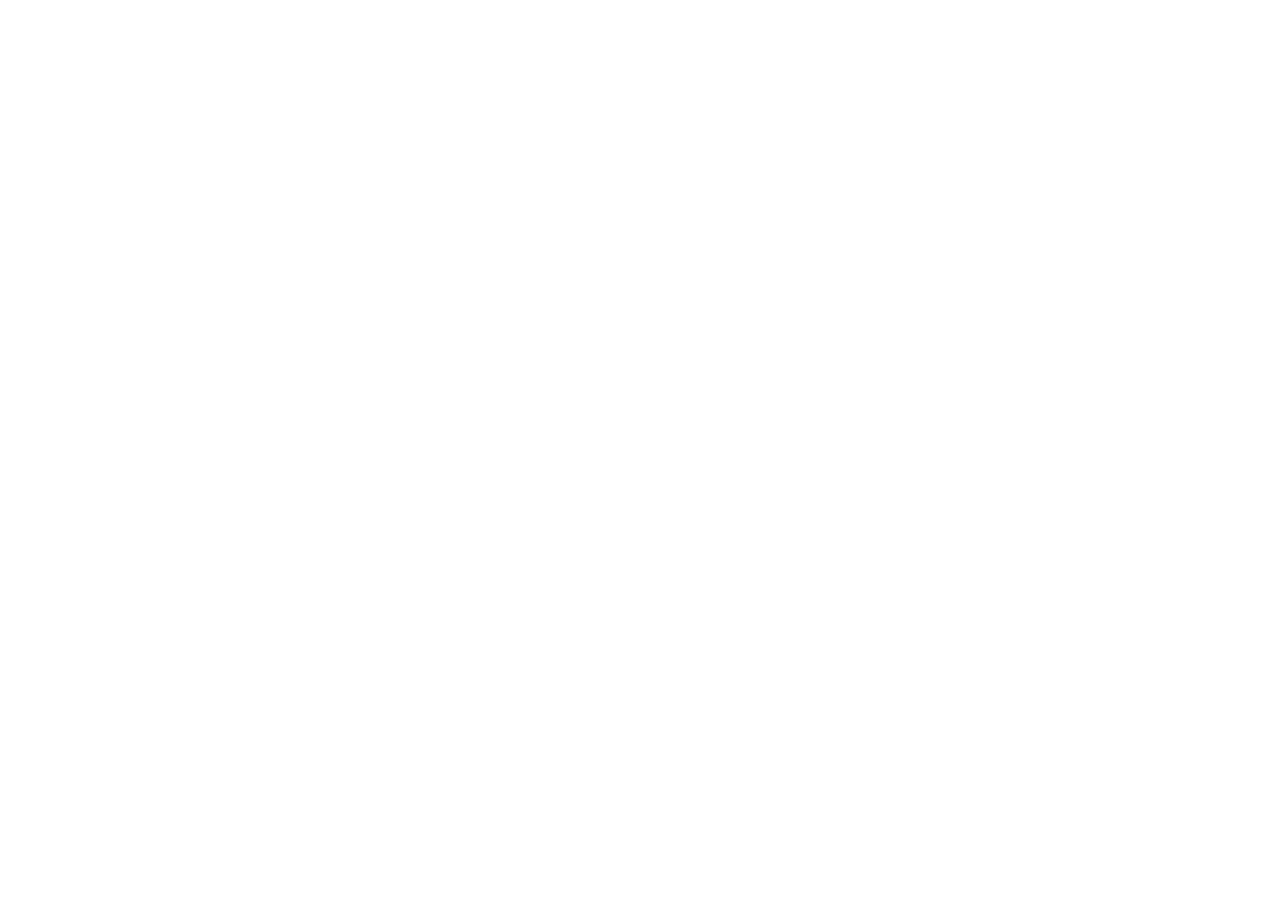
==== index.html @ 9542b9fa "Create index.html" ====
<!doctype html>
<html lang="en">

<head>
    <title>JÓFÉLE OLDAL</title>
    <!-- Required meta tags -->
    <meta charset="utf-8">
    <meta name="viewport" content="width=device-width, initial-scale=1, shrink-to-fit=no">

    <!-- Bootstrap CSS -->
    <link rel="stylesheet" href="https://stackpath.bootstrapcdn.com/bootstrap/4.3.1/css/bootstrap.min.css" integrity="sha384-ggOyR0iXCbMQv3Xipma34MD+dH/1fQ784/j6cY/iJTQUOhcWr7x9JvoRxT2MZw1T" crossorigin="anonymous">
</head>

<body>

    <!-- Optional JavaScript -->
    <!-- jQuery first, then Popper.js, then Bootstrap JS -->
    <script src="https://code.jquery.com/jquery-3.3.1.slim.min.js" integrity="sha384-q8i/X+965DzO0rT7abK41JStQIAqVgRVzpbzo5smXKp4YfRvH+8abtTE1Pi6jizo" crossorigin="anonymous"></script>
    <script src="https://cdnjs.cloudflare.com/ajax/libs/popper.js/1.14.7/umd/popper.min.js" integrity="sha384-UO2eT0CpHqdSJQ6hJty5KVphtPhzWj9WO1clHTMGa3JDZwrnQq4sF86dIHNDz0W1" crossorigin="anonymous"></script>
    <script src="https://stackpath.bootstrapcdn.com/bootstrap/4.3.1/js/bootstrap.min.js" integrity="sha384-JjSmVgyd0p3pXB1rRibZUAYoIIy6OrQ6VrjIEaFf/nJGzIxFDsf4x0xIM+B07jRM" crossorigin="anonymous"></script>
</body>

</html>
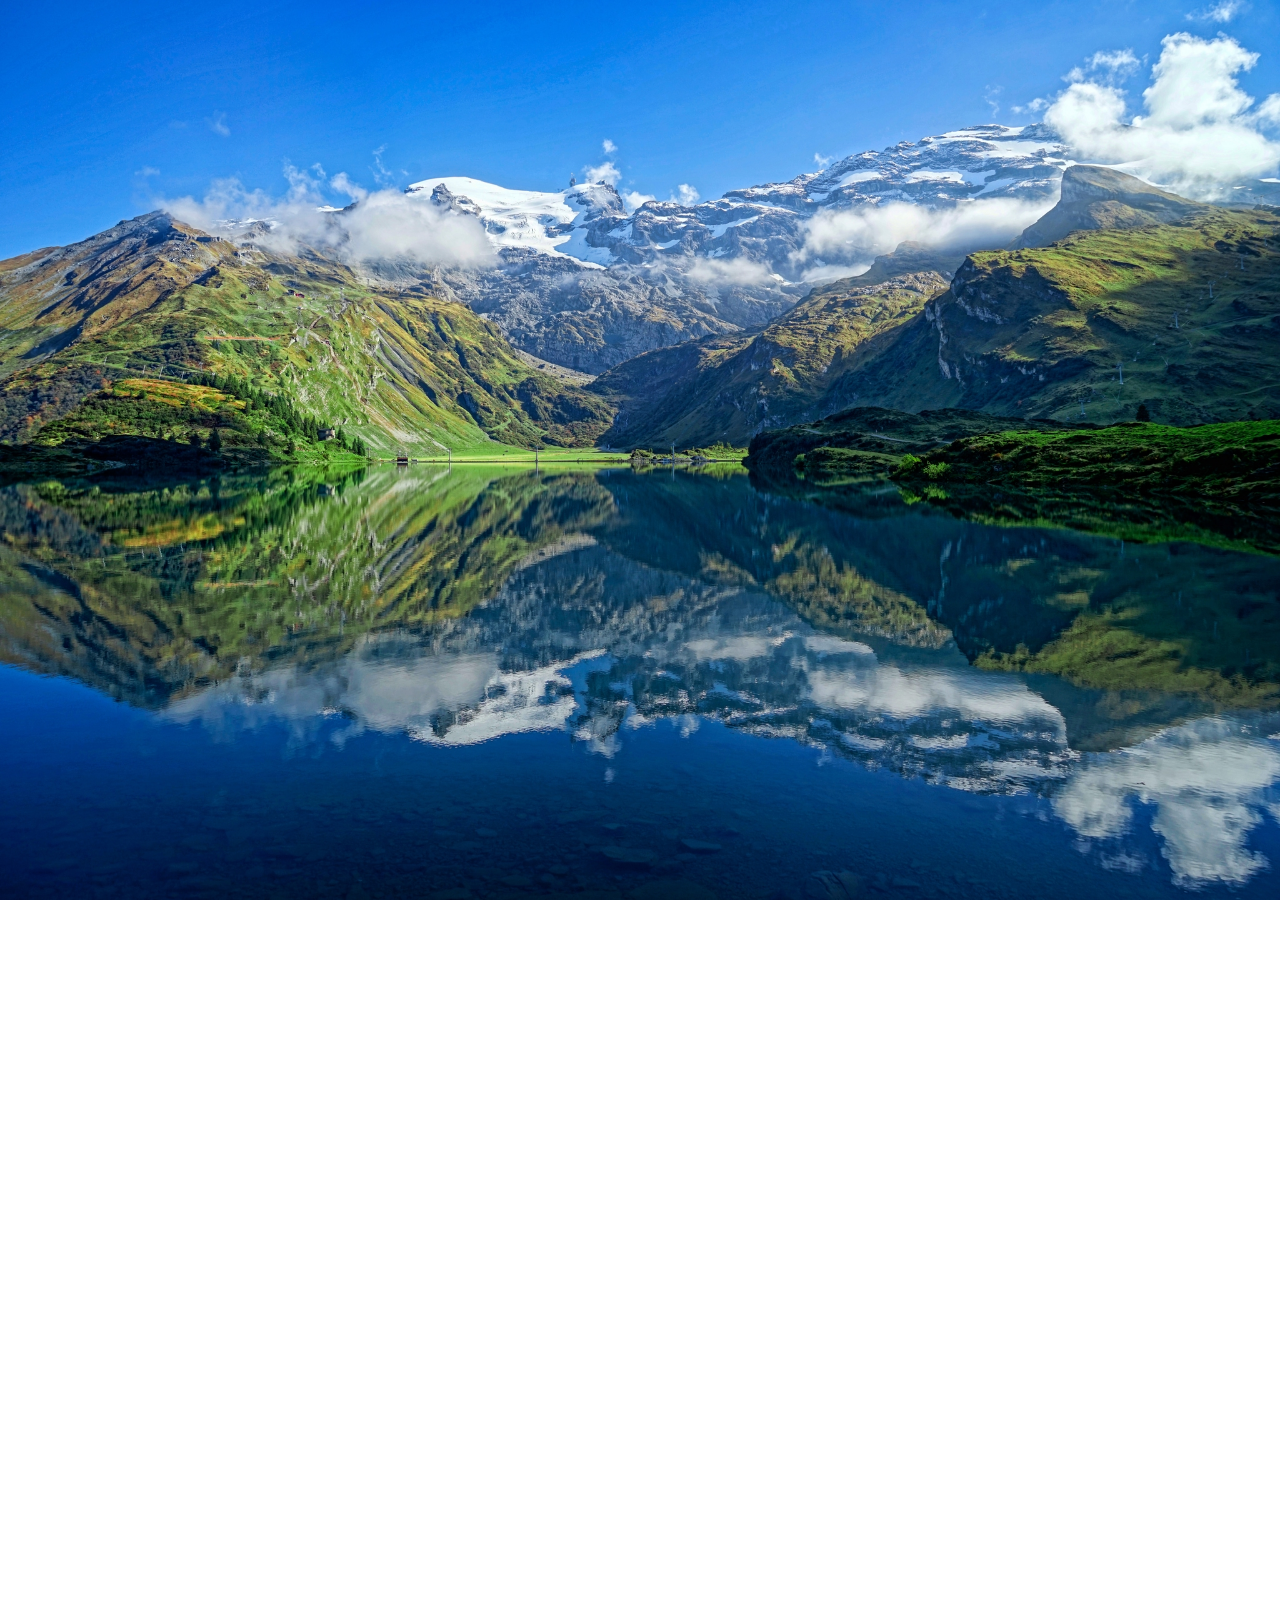
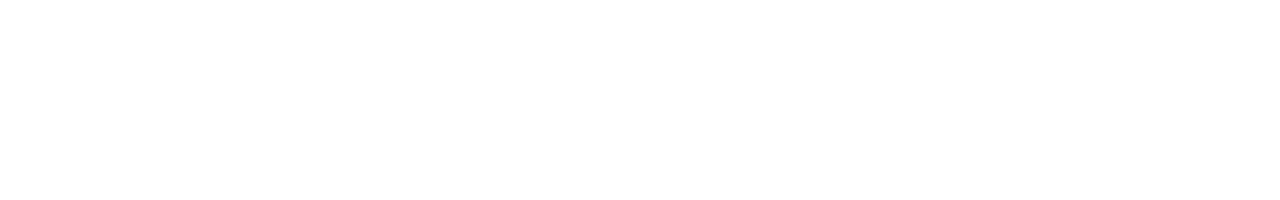
==== commit c07e6f81: "Banner image" ====
--- a/index.html
+++ b/index.html
@@ -9,9 +9,19 @@
 
     <!-- Bootstrap CSS -->
     <link rel="stylesheet" href="https://stackpath.bootstrapcdn.com/bootstrap/4.3.1/css/bootstrap.min.css" integrity="sha384-ggOyR0iXCbMQv3Xipma34MD+dH/1fQ784/j6cY/iJTQUOhcWr7x9JvoRxT2MZw1T" crossorigin="anonymous">
+
+    <!-- Custom CSS -->
+    <link rel="stylesheet" href="./style.css">
 </head>
 
 <body>
+
+    <div>
+        
+    </div>
+    <img class="parallax block" src="./media/header_image.jfif" alt="">
+
+    <div class="block"></div>
 
     <!-- Optional JavaScript -->
     <!-- jQuery first, then Popper.js, then Bootstrap JS -->
--- a/style.css
+++ b/style.css
@@ -0,0 +1,15 @@
+body, html {
+    height: 100%;
+}
+
+.block {
+    height: 100%;
+    width: 100%;
+}
+
+.parallax {
+    background-attachment: fixed;
+    background-position: center;
+    background-repeat: no-repeat;
+    background-size: cover;
+}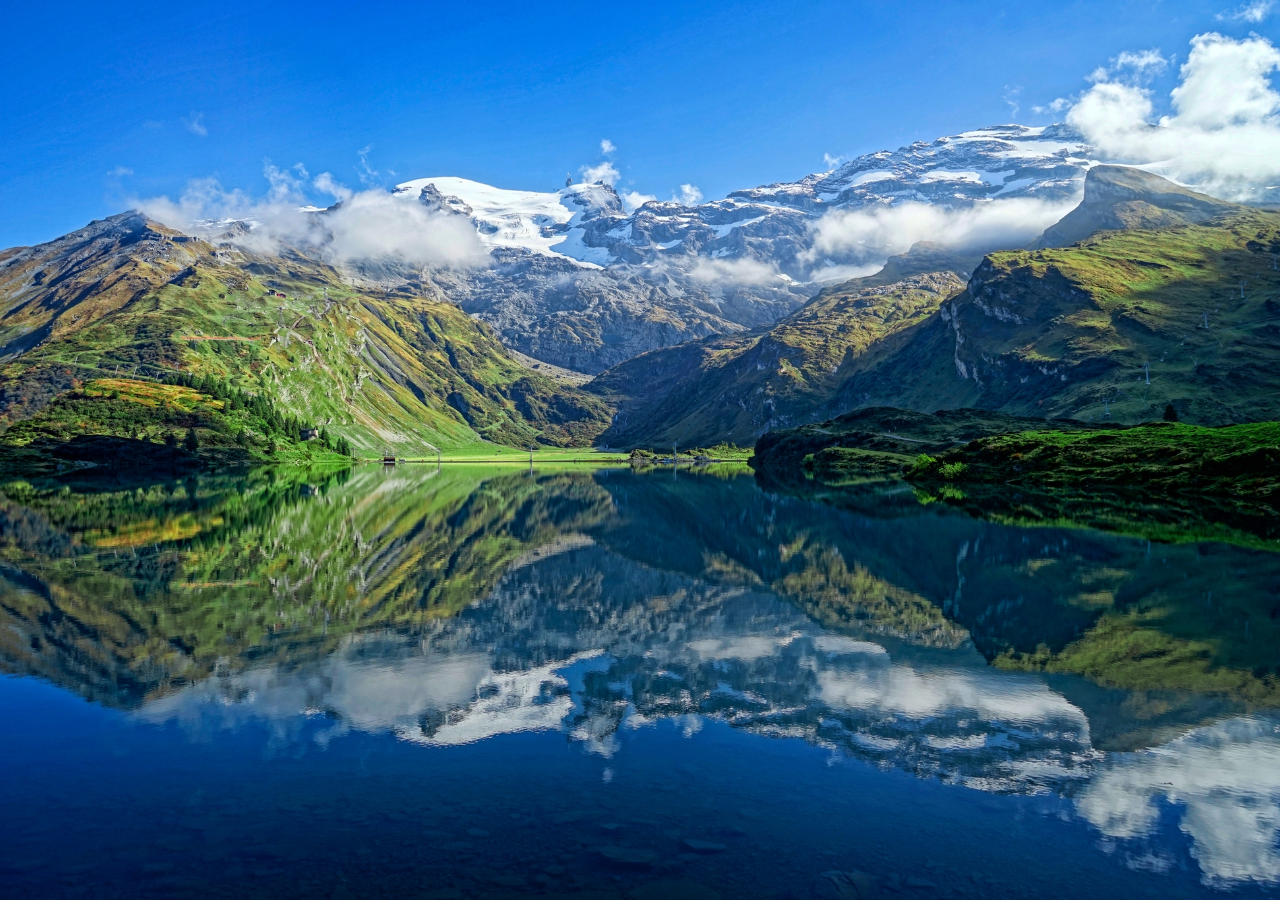
==== commit ea67f345: "parallax efect" ====
--- a/index.html
+++ b/index.html
@@ -16,12 +16,9 @@
 
 <body>
 
-    <div>
-        
+    <!-- BANNER -->
+    <div class="block parallax" id="banner">
     </div>
-    <img class="parallax block" src="./media/header_image.jfif" alt="">
-
-    <div class="block"></div>
 
     <!-- Optional JavaScript -->
     <!-- jQuery first, then Popper.js, then Bootstrap JS -->
--- a/style.css
+++ b/style.css
@@ -7,6 +7,10 @@
     width: 100%;
 }
 
+#banner {
+    background-image: url("./media/header_image.jfif");
+}
+
 .parallax {
     background-attachment: fixed;
     background-position: center;
